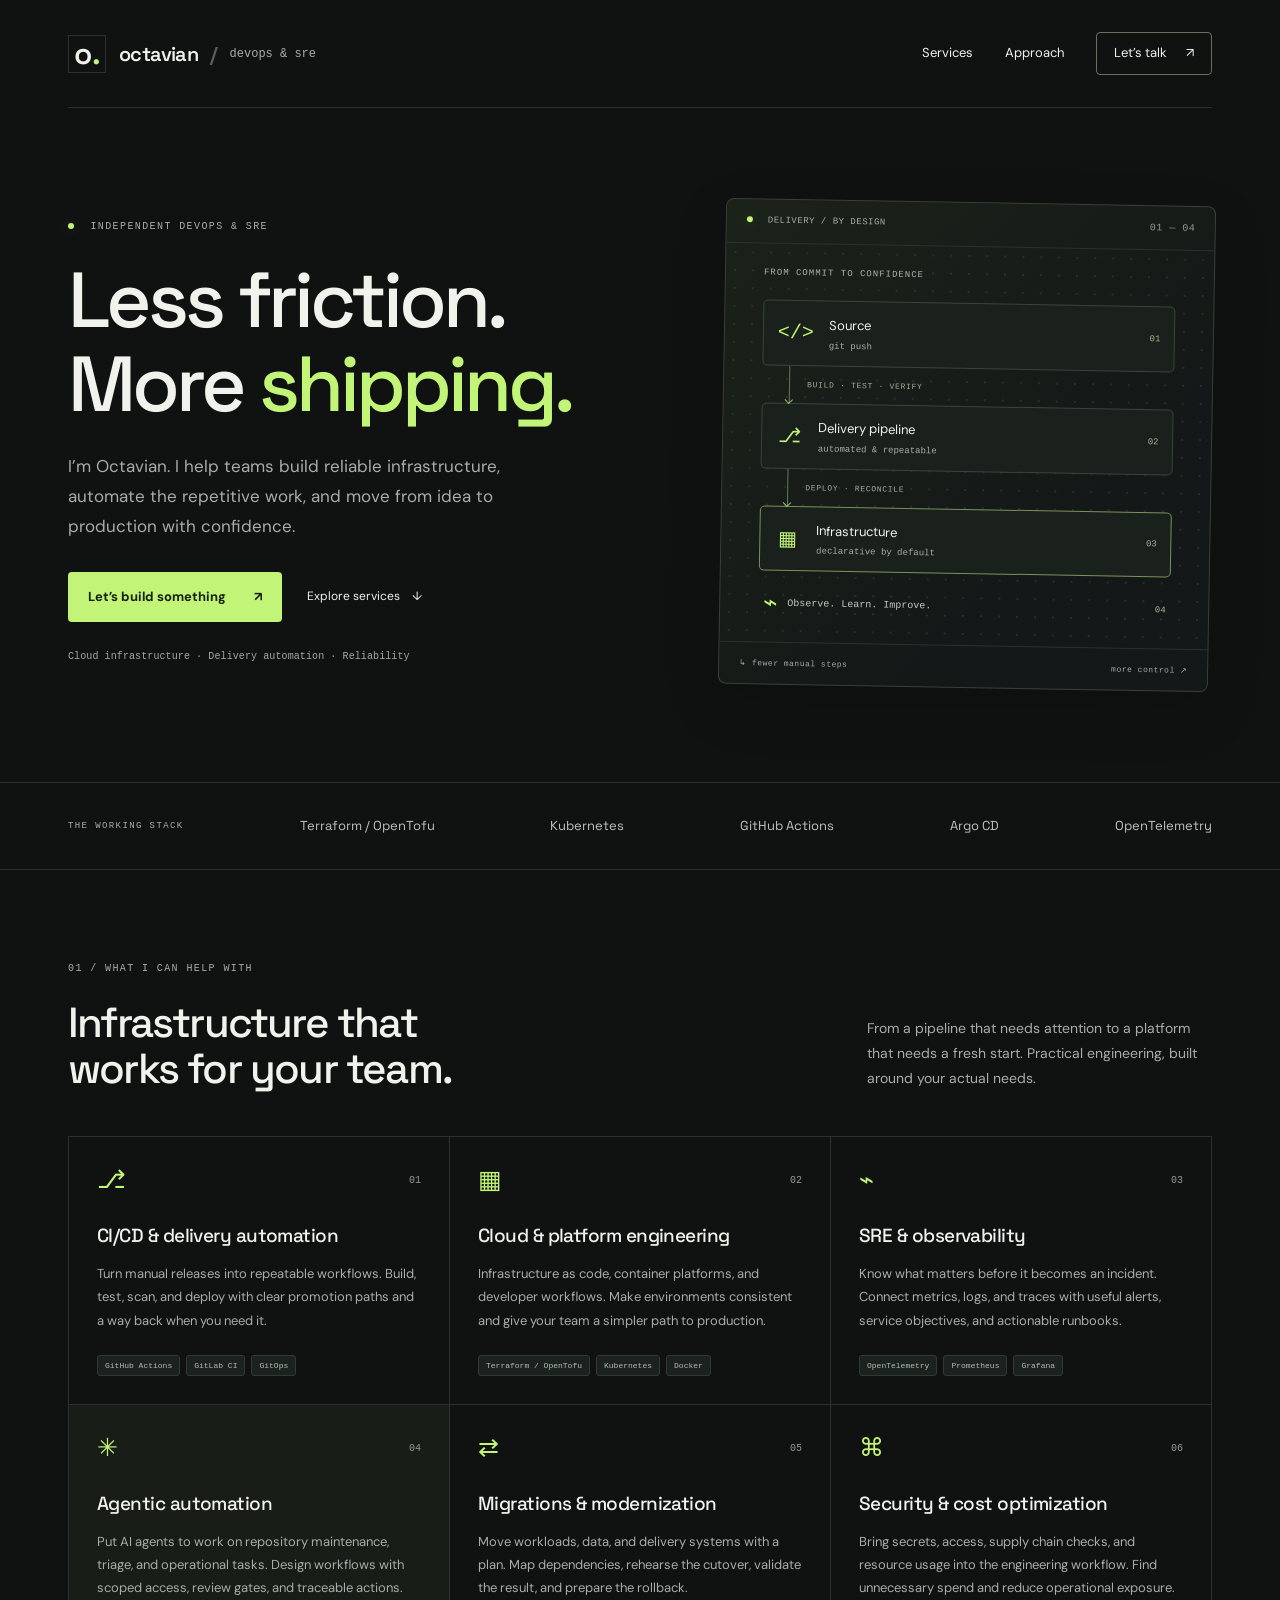
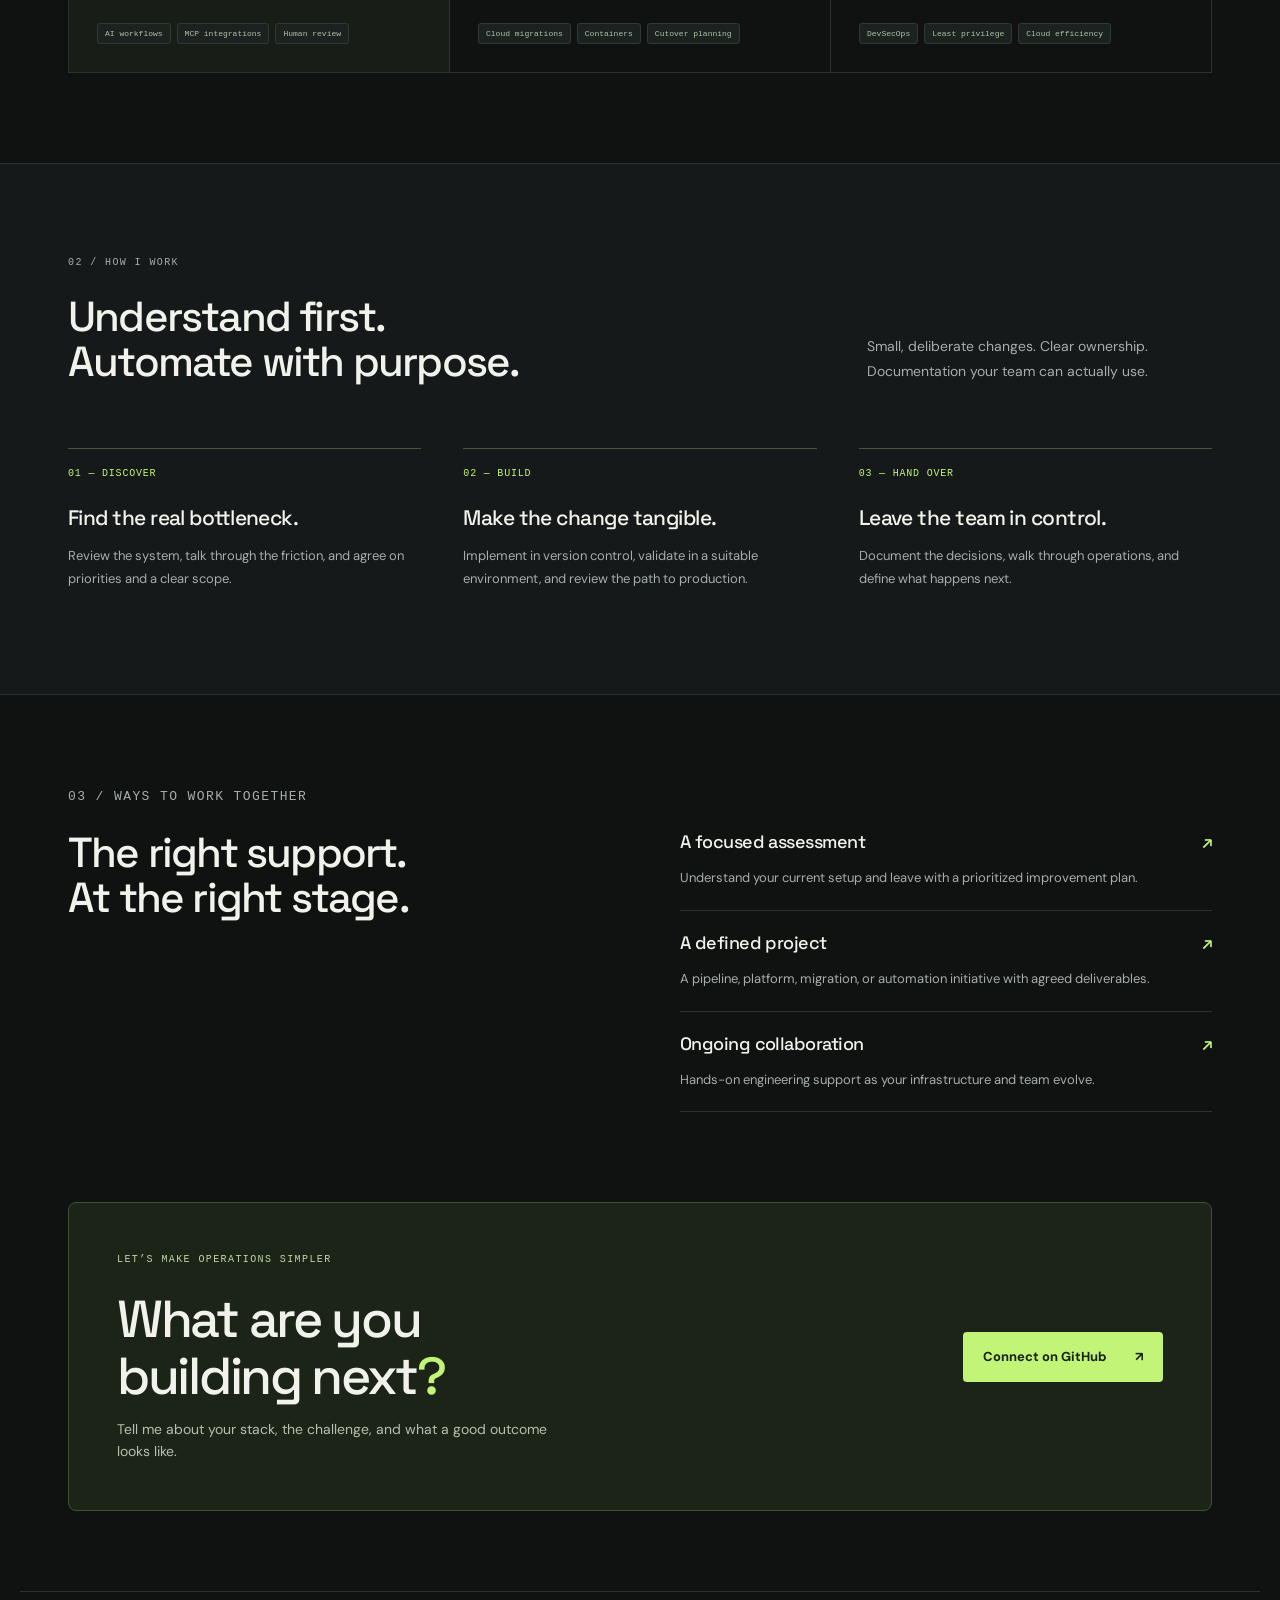
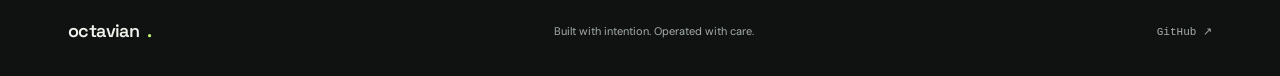
==== index.html @ b340e0c6 "Build personal DevOps and SRE services page" ====
<!doctype html>
<html lang="en">
<head>
<meta charset="utf-8"><meta name="viewport" content="width=device-width, initial-scale=1">
<meta name="description" content="Octavian — independent DevOps and SRE services. Cloud infrastructure, CI/CD, agentic automation, observability, and migrations.">
<meta name="theme-color" content="#101212"><meta property="og:title" content="Octavian | DevOps & SRE"><meta property="og:description" content="Less friction. More shipping. Practical infrastructure and automation for teams building what’s next."><meta property="og:type" content="website">
<title>Octavian — DevOps & SRE</title><link rel="icon" href="favicon.svg" type="image/svg+xml"><link rel="stylesheet" href="style.css">
</head>
<body>
<a class="skip" href="#main">Skip to content</a>
<header class="nav wrap"><a class="brand" href="#" aria-label="Octavian home"><span class="brand-symbol">o<span>.</span></span>octavian<span class="slash">/</span><span class="role">devops & sre</span></a><nav aria-label="Main navigation"><a href="#services">Services</a><a href="#approach">Approach</a><a class="nav-contact" href="#contact">Let’s talk <span aria-hidden="true">↗</span></a></nav></header>
<main id="main">
<section class="hero wrap">
<div class="hero-copy"><p class="eyebrow"><span class="status-dot"></span> INDEPENDENT DEVOPS & SRE</p><h1>Less friction.<br>More <span class="accent">shipping.</span></h1><p class="intro">I’m Octavian. I help teams build reliable infrastructure, automate the repetitive work, and move from idea to production with confidence.</p><div class="hero-actions"><a class="button" href="#contact">Let’s build something <span aria-hidden="true">↗</span></a><a class="text-link" href="#services">Explore services <span aria-hidden="true">↓</span></a></div><p class="hero-note">Cloud infrastructure · Delivery automation · Reliability</p></div>
<div class="system" role="img" aria-label="Illustrative delivery pipeline: code moves through automated build and checks into cloud infrastructure, with an observability feedback loop."><div class="system-top"><span><span class="status-dot"></span> DELIVERY / BY DESIGN</span><span class="tiny">01 — 04</span></div><div class="system-canvas"><div class="diagram-label">FROM COMMIT TO CONFIDENCE</div><div class="node source"><span class="node-icon">&lt;/&gt;</span><span>Source<span class="node-sub">git push</span></span><span class="node-number">01</span></div><div class="connector"><span></span><small>BUILD · TEST · VERIFY</small></div><div class="node pipeline"><span class="node-icon">⎇</span><span>Delivery pipeline<span class="node-sub">automated & repeatable</span></span><span class="node-number">02</span></div><div class="connector"><span></span><small>DEPLOY · RECONCILE</small></div><div class="node production"><span class="node-icon">▦</span><span>Infrastructure<span class="node-sub">declarative by default</span></span><span class="node-number">03</span></div><div class="observe"><span class="pulse-icon">⌁</span><span>Observe. Learn. Improve.</span><span class="node-number">04</span></div></div><div class="system-bottom"><span>↳ fewer manual steps</span><span>more control ↗</span></div></div>
</section>
<div class="stack-bar"><div class="wrap stack"><span class="eyebrow">THE WORKING STACK</span><span>Terraform / OpenTofu</span><span>Kubernetes</span><span>GitHub Actions</span><span>Argo CD</span><span>OpenTelemetry</span></div></div>
<section class="section wrap" id="services"><div class="section-heading"><div><p class="eyebrow">01 / WHAT I CAN HELP WITH</p><h2>Infrastructure that<br>works for your team.</h2></div><p>From a pipeline that needs attention to a platform that needs a fresh start. Practical engineering, built around your actual needs.</p></div>
<div class="services">
<article><div class="service-top"><span class="service-icon">⎇</span><span class="tiny">01</span></div><h3>CI/CD & delivery automation</h3><p>Turn manual releases into repeatable workflows. Build, test, scan, and deploy with clear promotion paths and a way back when you need it.</p><div class="tags"><span>GitHub Actions</span><span>GitLab CI</span><span>GitOps</span></div></article>
<article><div class="service-top"><span class="service-icon">▦</span><span class="tiny">02</span></div><h3>Cloud & platform engineering</h3><p>Infrastructure as code, container platforms, and developer workflows. Make environments consistent and give your team a simpler path to production.</p><div class="tags"><span>Terraform / OpenTofu</span><span>Kubernetes</span><span>Docker</span></div></article>
<article><div class="service-top"><span class="service-icon">⌁</span><span class="tiny">03</span></div><h3>SRE & observability</h3><p>Know what matters before it becomes an incident. Connect metrics, logs, and traces with useful alerts, service objectives, and actionable runbooks.</p><div class="tags"><span>OpenTelemetry</span><span>Prometheus</span><span>Grafana</span></div></article>
<article class="agentic"><div class="service-top"><span class="service-icon">✳</span><span class="tiny">04</span></div><h3>Agentic automation</h3><p>Put AI agents to work on repository maintenance, triage, and operational tasks. Design workflows with scoped access, review gates, and traceable actions.</p><div class="tags"><span>AI workflows</span><span>MCP integrations</span><span>Human review</span></div></article>
<article><div class="service-top"><span class="service-icon">⇄</span><span class="tiny">05</span></div><h3>Migrations & modernization</h3><p>Move workloads, data, and delivery systems with a plan. Map dependencies, rehearse the cutover, validate the result, and prepare the rollback.</p><div class="tags"><span>Cloud migrations</span><span>Containers</span><span>Cutover planning</span></div></article>
<article><div class="service-top"><span class="service-icon">⌘</span><span class="tiny">06</span></div><h3>Security & cost optimization</h3><p>Bring secrets, access, supply chain checks, and resource usage into the engineering workflow. Find unnecessary spend and reduce operational exposure.</p><div class="tags"><span>DevSecOps</span><span>Least privilege</span><span>Cloud efficiency</span></div></article>
</div></section>
<section class="approach section" id="approach"><div class="wrap"><div class="section-heading"><div><p class="eyebrow">02 / HOW I WORK</p><h2>Understand first.<br>Automate with purpose.</h2></div><p>Small, deliberate changes. Clear ownership. Documentation your team can actually use.</p></div><div class="steps"><article><span class="step-number">01 — DISCOVER</span><h3>Find the real bottleneck.</h3><p>Review the system, talk through the friction, and agree on priorities and a clear scope.</p></article><article><span class="step-number">02 — BUILD</span><h3>Make the change tangible.</h3><p>Implement in version control, validate in a suitable environment, and review the path to production.</p></article><article><span class="step-number">03 — HAND OVER</span><h3>Leave the team in control.</h3><p>Document the decisions, walk through operations, and define what happens next.</p></article></div></div></section>
<section class="engagement section wrap"><p class="eyebrow">03 / WAYS TO WORK TOGETHER</p><div class="engagement-row"><h2>The right support.<br>At the right stage.</h2><div class="engagement-options"><div><h3>A focused assessment <span>↗</span></h3><p>Understand your current setup and leave with a prioritized improvement plan.</p></div><div><h3>A defined project <span>↗</span></h3><p>A pipeline, platform, migration, or automation initiative with agreed deliverables.</p></div><div><h3>Ongoing collaboration <span>↗</span></h3><p>Hands-on engineering support as your infrastructure and team evolve.</p></div></div></div></section>
<section class="contact wrap" id="contact"><div><p class="eyebrow">LET’S MAKE OPERATIONS SIMPLER</p><h2>What are you<br>building next<span class="accent">?</span></h2><p>Tell me about your stack, the challenge, and what a good outcome looks like.</p></div><a class="button" href="https://github.com/octavianandrei">Connect on GitHub <span aria-hidden="true">↗</span></a></section>
</main><footer class="wrap"><a class="brand" href="#">octavian<span class="accent">.</span></a><span>Built with intention. Operated with care.</span><a href="https://github.com/octavianandrei">GitHub <span aria-hidden="true">↗</span></a></footer>
</body></html>
---- style.css ----
@import url('https://fonts.googleapis.com/css2?family=DM+Sans:wght@400;500;600;700&family=Space+Grotesk:wght@400;500;600;700&display=swap');
:root{--bg:#101212;--surface:#161919;--line:#2b3030;--text:#f0f2eb;--muted:#a5aeaa;--lime:#c1f477;--mono:ui-monospace,SFMono-Regular,Consolas,monospace}*{box-sizing:border-box}html{scroll-behavior:smooth;scroll-padding-top:30px}body{margin:0;background:var(--bg);color:var(--text);font-family:'DM Sans',sans-serif;font-size:16px;line-height:1.6}a{color:inherit;text-decoration:none}a:focus-visible{outline:2px solid var(--lime);outline-offset:6px}::selection{background:var(--lime);color:var(--bg)}.wrap{max-width:1240px;margin:auto;padding-left:48px;padding-right:48px}.nav{height:108px;display:flex;align-items:center;justify-content:space-between;border-bottom:1px solid var(--line)}.brand{display:flex;align-items:center;gap:8px;font-family:'Space Grotesk',sans-serif;font-weight:600;font-size:20px;letter-spacing:-.6px}.brand-symbol{font-size:30px;line-height:1;display:inline-flex;align-items:center;justify-content:center;border:1px solid var(--line);height:38px;width:38px;margin-right:5px}.brand-symbol span,.accent{color:var(--lime)}.slash{color:#59615e;margin:0 4px}.role{color:var(--muted);font:12px var(--mono);letter-spacing:0}nav{display:flex;align-items:center;gap:32px;font-size:13px}nav a:hover,.text-link:hover,footer a:hover{color:var(--lime)}.nav-contact{border:1px solid #66725d;padding:10px 17px;border-radius:4px}.nav-contact span{margin-left:16px}.hero{display:grid;grid-template-columns:1.2fr 1fr;gap:65px;align-items:center;padding-top:94px;padding-bottom:94px}.eyebrow{font:10px var(--mono);letter-spacing:1.4px;line-height:1.8;color:var(--muted);margin:0 0 22px}.status-dot{display:inline-block;width:6px;height:6px;background:var(--lime);border-radius:50%;margin-right:9px;box-shadow:0 0 12px #c1f47733}h1,h2,h3{font-family:'Space Grotesk',sans-serif;line-height:1.08;letter-spacing:-1.6px;margin:0;font-weight:500}h1{font-size:clamp(48px,6.2vw,78px);letter-spacing:-4px}h2{font-size:42px;letter-spacing:-1.8px}h3{font-size:20px;letter-spacing:-.55px;line-height:1.3}.intro{font-size:17px;max-width:455px;color:var(--muted);line-height:1.75;margin:26px 0 30px}.hero-actions{display:flex;align-items:center;gap:25px}.button{background:var(--lime);color:#18210e;padding:15px 20px;border-radius:4px;font-size:13px;font-weight:700;display:inline-flex;align-items:center;justify-content:space-between;gap:28px;transition:background .15s,transform .15s}.button:hover{background:#d3ffa0;transform:translateY(-2px)}.text-link{font-size:12px;display:inline-flex;gap:12px}.hero-note{font:10px var(--mono);color:#a0aaa4;margin-top:29px;letter-spacing:.1px}.system{border:1px solid #394236;border-radius:8px;background:linear-gradient(135deg,#1b2219,#141818 70%);box-shadow:0 20px 60px #0002;transform:rotate(1deg)}.system-top,.system-bottom{display:flex;justify-content:space-between;padding:16px 20px;font:9px var(--mono);letter-spacing:.5px;color:var(--muted)}.system-top{border-bottom:1px solid var(--line)}.tiny{font:10px var(--mono);color:#929c96}.system-canvas{padding:24px 38px;background-image:radial-gradient(#46504460 1px,transparent 1px);background-size:18px 18px}.diagram-label{font:9px var(--mono);color:#a9b5a6;letter-spacing:1px;margin-bottom:22px}.node{border:1px solid #39453a;background:#1b211df2;display:flex;align-items:center;gap:15px;padding:14px;border-radius:5px;font-size:13px}.node-sub{display:block;font:9px var(--mono);color:var(--muted);margin-top:5px}.node-icon{font:20px var(--mono);color:var(--lime);min-width:27px;text-align:center}.node-number{margin-left:auto;font:9px var(--mono);color:#a0b492}.connector{height:37px;margin-left:27px;display:flex;align-items:center;gap:17px}.connector>span{width:1px;height:100%;background:#647957;position:relative}.connector>span:after{content:'';position:absolute;bottom:0;left:-3px;width:5px;height:5px;border-bottom:1px solid #a2c484;border-right:1px solid #a2c484;transform:rotate(45deg)}.connector small{font:8px var(--mono);letter-spacing:.7px;color:#a0ae98}.production{border-color:#779459}.observe{display:flex;align-items:center;gap:10px;padding:18px 5px 0;font:10px var(--mono);color:#c0c9bf}.pulse-icon{font-size:24px;color:var(--lime)}.system-bottom{border-top:1px solid var(--line);font-size:8px}.stack-bar{border-top:1px solid var(--line);border-bottom:1px solid var(--line)}.stack{display:flex;justify-content:space-between;align-items:center;gap:18px;min-height:86px;flex-wrap:wrap;font-family:'Space Grotesk',sans-serif;font-size:13px;color:#bcc3be}.stack .eyebrow{margin:0;font-size:9px}.section{padding-top:90px;padding-bottom:90px}.section-heading{display:flex;align-items:flex-end;justify-content:space-between;gap:50px;margin-bottom:45px}.section-heading>p{max-width:345px;color:var(--muted);font-size:14px;margin:0;line-height:1.8}.services{display:grid;grid-template-columns:repeat(3,1fr);border-left:1px solid var(--line);border-top:1px solid var(--line)}.services article{padding:28px;border-right:1px solid var(--line);border-bottom:1px solid var(--line);transition:background .2s}.services article:hover{background:#19201a}.service-top{display:flex;justify-content:space-between;align-items:center;margin-bottom:28px}.service-icon{font:25px var(--mono);color:var(--lime)}.services h3{font-size:19px}.services p,.steps p,.engagement p{color:var(--muted);font-size:13px;line-height:1.8}.tags{display:flex;gap:6px;flex-wrap:wrap;margin-top:23px}.tags span{font:8px var(--mono);padding:5px 7px;background:#1c2220;border:1px solid #303a33;border-radius:3px;color:#b2c0ad}.agentic{background:#181e17}.approach{background:var(--surface);border-block:1px solid var(--line)}.steps{display:grid;grid-template-columns:repeat(3,1fr);gap:42px;padding-top:18px}.step-number{font:10px var(--mono);color:var(--lime);letter-spacing:.8px;display:block;border-top:1px solid #47563e;padding-top:19px;margin-bottom:25px}.steps h3{font-size:21px}.engagement-row{display:grid;grid-template-columns:1fr 1fr;gap:80px}.engagement-options>div{border-bottom:1px solid var(--line);padding:20px 0}.engagement-options>div:first-child{padding-top:0}.engagement-options h3{font-size:18px;display:flex;justify-content:space-between;gap:15px}.engagement-options h3 span{color:var(--lime)}.engagement-options p{margin-bottom:0}.contact{background:#1c2418;border:1px solid #3e5130;border-radius:8px;padding-top:48px;padding-bottom:48px;margin-bottom:80px;display:flex;align-items:center;justify-content:space-between;gap:40px}.contact h2{font-size:52px;letter-spacing:-2.3px}.contact p:not(.eyebrow){color:#b5bfb0;max-width:430px;font-size:14px;margin-bottom:0}.contact .eyebrow{color:#c0d7a8}footer{display:flex;justify-content:space-between;align-items:center;gap:24px;padding-top:25px;padding-bottom:35px;border-top:1px solid var(--line);font-size:11px;color:var(--muted)}footer .brand{color:var(--text);font-size:18px}footer a:last-child{font:11px var(--mono)}.skip{position:absolute;top:-80px;left:20px;background:var(--lime);color:#101212;padding:12px;z-index:10}.skip:focus{top:12px}@media(min-width:1241px){.contact{max-width:1144px}.nav,footer{padding-left:0;padding-right:0;max-width:1144px}}@media(max-width:1000px){.wrap{padding-left:30px;padding-right:30px}.hero{gap:35px}.hero-actions{gap:16px;flex-wrap:wrap}.system-canvas{padding:24px}.services article{padding:24px 20px}.role,.slash{display:none}.stack{justify-content:center;padding-block:22px}.stack .eyebrow{width:100%;text-align:center}.contact{margin-left:30px;margin-right:30px}h1{font-size:62px}.hero-note{line-height:1.8}}@media(max-width:720px){.wrap{padding-left:22px;padding-right:22px}.nav{height:85px}nav{gap:16px}nav>a:nth-child(2){display:none}.nav-contact{padding:8px 12px}.nav-contact span{margin-left:8px}.hero{grid-template-columns:1fr;padding-top:56px;padding-bottom:48px;gap:42px}.hero h1{font-size:64px;letter-spacing:-3.5px}.intro{font-size:16px}.system{transform:none;max-width:470px;width:100%}.system-canvas{padding:24px 30px}.stack{font-size:12px;gap:12px 20px}.section{padding-top:60px;padding-bottom:60px}.section-heading{display:block;margin-bottom:32px}h2{font-size:36px}.section-heading>p{margin-top:24px;max-width:430px}.services{grid-template-columns:1fr 1fr}.services article{padding:22px 16px}.services h3{font-size:17px}.tags span{font-size:8px}.steps{grid-template-columns:1fr;gap:24px}.steps p{max-width:450px}.step-number{margin-bottom:16px}.engagement-row{grid-template-columns:1fr;gap:35px}.contact{margin:0 22px 50px;padding:30px 24px;display:block}.contact h2{font-size:43px}.contact .button{margin-top:28px}footer{flex-wrap:wrap;gap:15px}footer>span{order:3;width:100%}footer>a:last-child{margin-left:auto}}@media(max-width:420px){.services{grid-template-columns:1fr}.hero h1{font-size:55px}.brand{font-size:18px}.brand-symbol{width:30px;height:32px;font-size:26px}nav{gap:12px;font-size:12px}.system-canvas{padding:22px}.hero-actions{gap:20px}.intro{font-size:15px}}@media(prefers-reduced-motion:reduce){html{scroll-behavior:auto}*{transition:none!important}.button:hover{transform:none}}
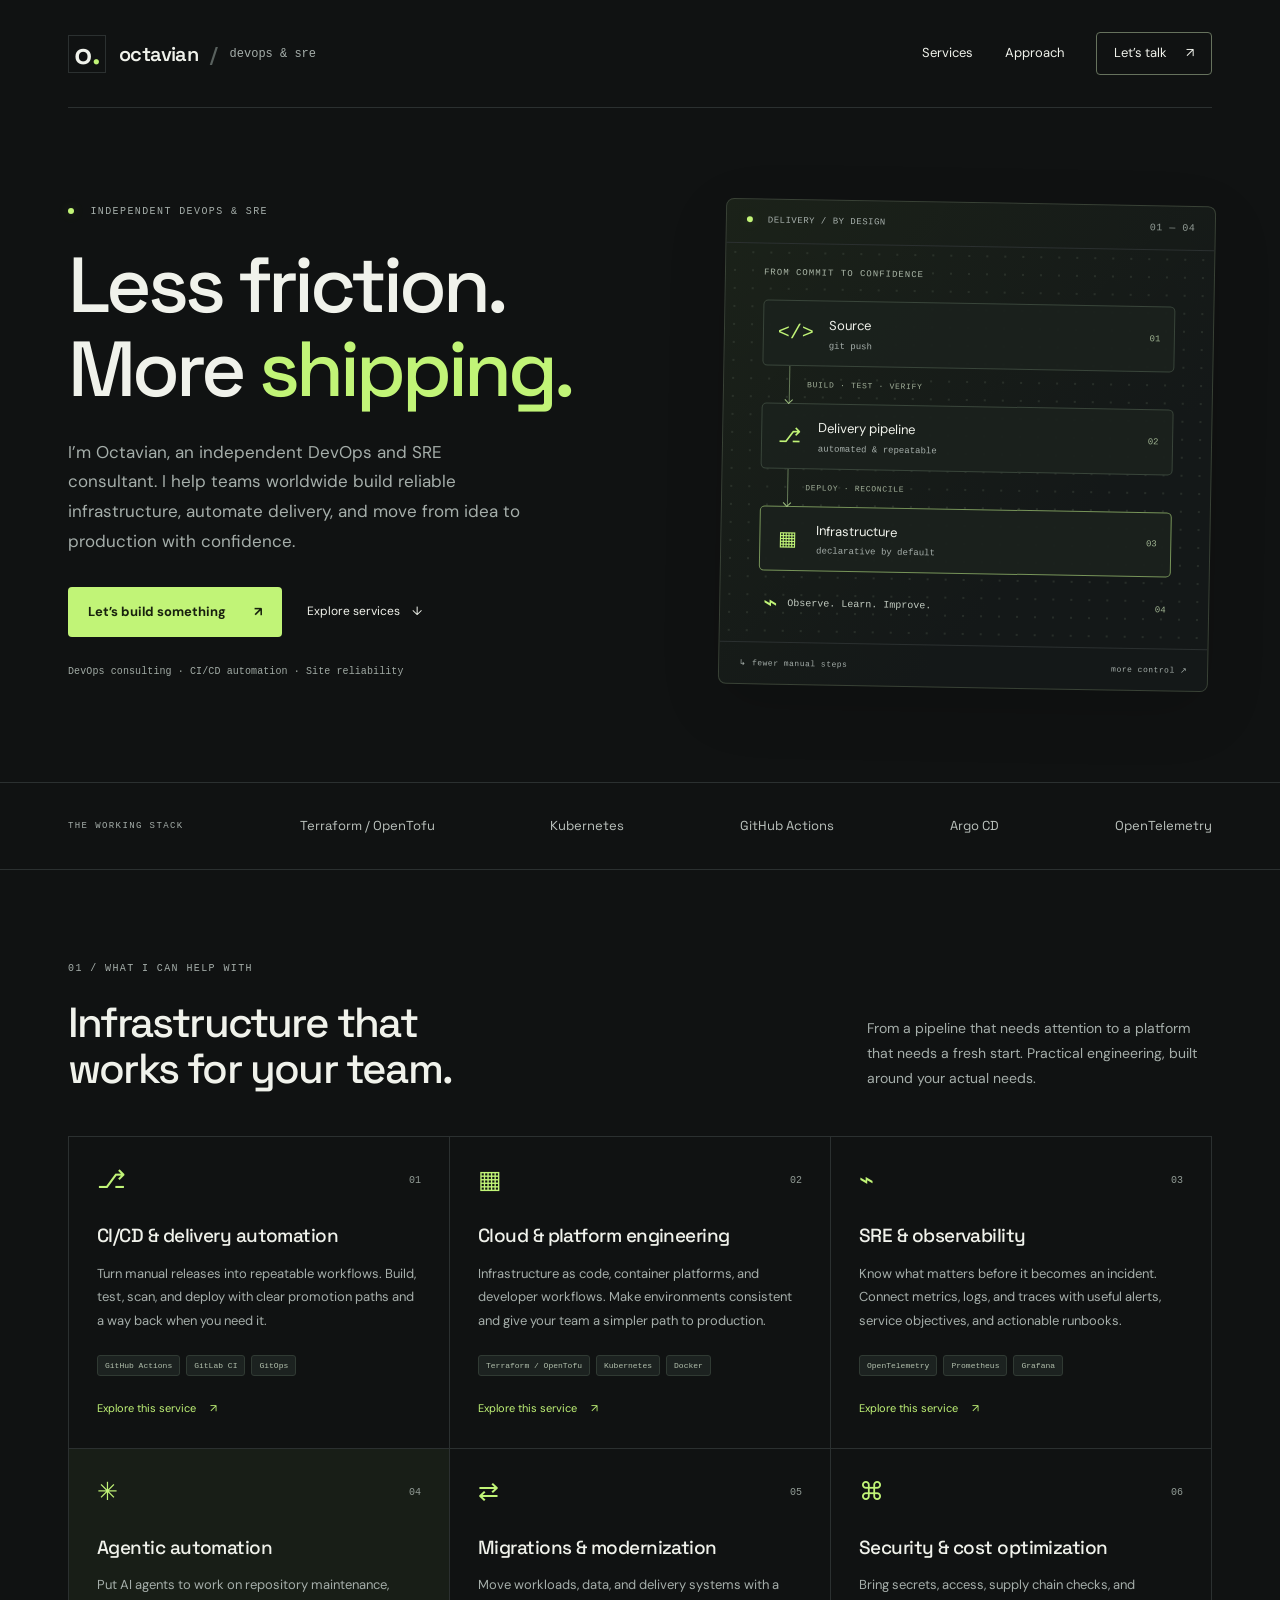
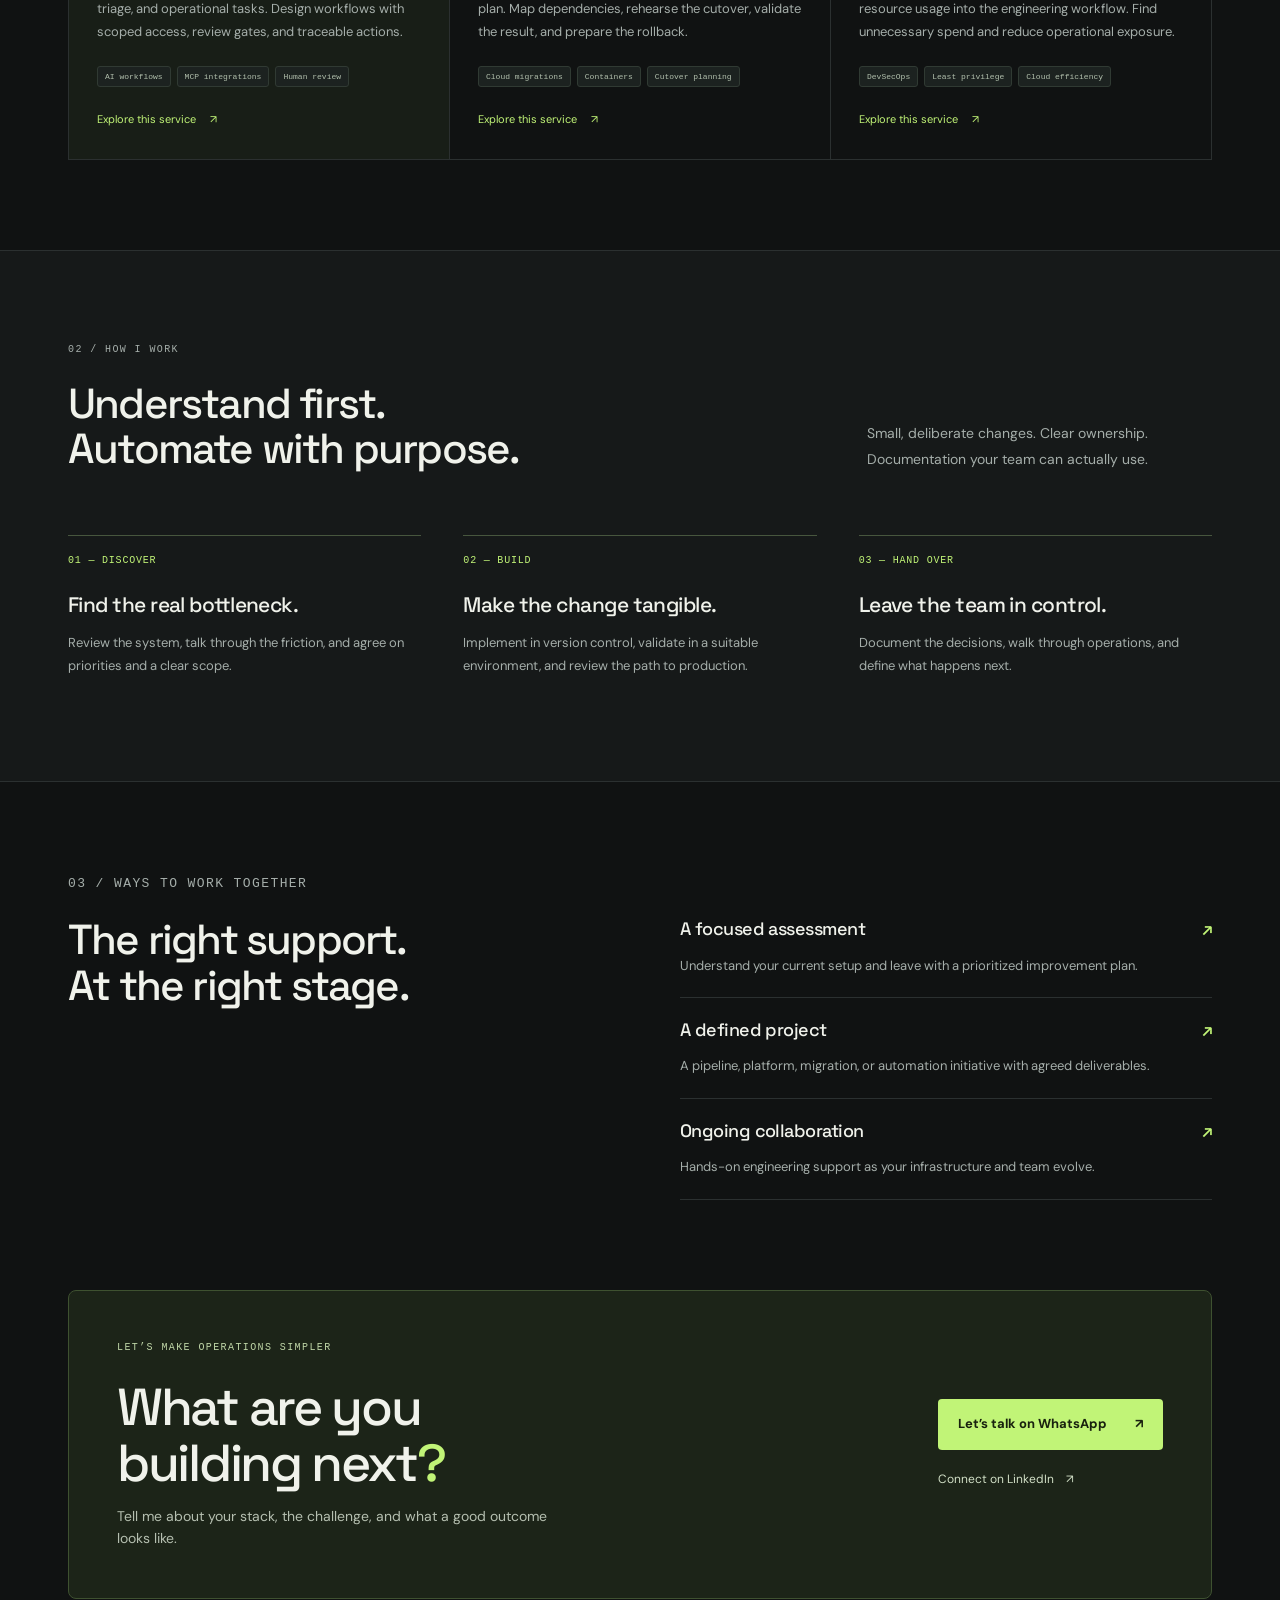
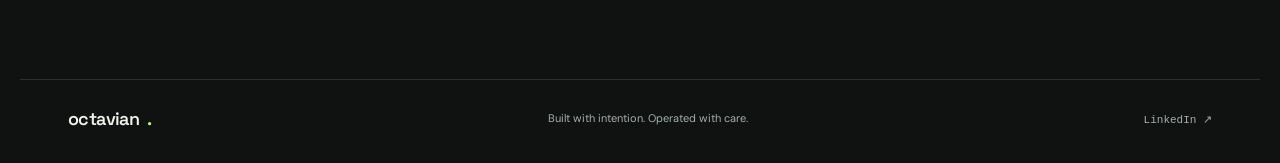
==== commit 44e106dd: "Add service pages, search metadata, sitemap, and contact channels" ====
--- a/index.html
+++ b/index.html
@@ -1,31 +1,191 @@
 <!doctype html>
 <html lang="en">
 <head>
-<meta charset="utf-8"><meta name="viewport" content="width=device-width, initial-scale=1">
-<meta name="description" content="Octavian — independent DevOps and SRE services. Cloud infrastructure, CI/CD, agentic automation, observability, and migrations.">
-<meta name="theme-color" content="#101212"><meta property="og:title" content="Octavian | DevOps & SRE"><meta property="og:description" content="Less friction. More shipping. Practical infrastructure and automation for teams building what’s next."><meta property="og:type" content="website">
-<title>Octavian — DevOps & SRE</title><link rel="icon" href="favicon.svg" type="image/svg+xml"><link rel="stylesheet" href="style.css">
+<meta charset="utf-8">
+<meta name="viewport" content="width=device-width, initial-scale=1">
+<title>DevOps &amp; SRE Consulting Services | Octavian</title>
+<meta name="description" content="Independent DevOps and SRE consulting: CI/CD automation, cloud platforms, agentic AI workflows, observability, and migrations. Work with Octavian.">
+<meta name="author" content="Octavian">
+<meta name="robots" content="index, follow, max-image-preview:large">
+<link rel="canonical" href="https://octavianandrei.github.io/">
+<meta name="theme-color" content="#101212">
+<meta property="og:title" content="DevOps &amp; SRE Consulting Services | Octavian">
+<meta property="og:description" content="Independent DevOps and SRE consulting: CI/CD automation, cloud platforms, agentic AI workflows, observability, and migrations. Work with Octavian.">
+<meta property="og:type" content="website">
+<meta property="og:url" content="https://octavianandrei.github.io/">
+<meta property="og:site_name" content="Octavian — DevOps &amp; SRE">
+<meta property="og:locale" content="en_US">
+<meta name="twitter:card" content="summary">
+<meta name="twitter:title" content="DevOps &amp; SRE Consulting Services | Octavian">
+<meta name="twitter:description" content="Independent DevOps and SRE consulting: CI/CD automation, cloud platforms, agentic AI workflows, observability, and migrations. Work with Octavian.">
+<link rel="icon" href="/favicon.svg" type="image/svg+xml">
+<link rel="stylesheet" href="/style.css">
+<link rel="preconnect" href="https://fonts.googleapis.com">
+<link rel="preconnect" href="https://fonts.gstatic.com" crossorigin>
+<script type="application/ld+json">
+{
+  "@context": "https://schema.org",
+  "@graph": [
+    {
+      "@type": "Person",
+      "@id": "https://octavianandrei.github.io/#octavian",
+      "name": "Octavian",
+      "url": "https://octavianandrei.github.io/",
+      "jobTitle": "Independent DevOps and SRE consultant",
+      "sameAs": [
+        "https://github.com/octavianandrei",
+        "https://www.linkedin.com/in/oga28/"
+      ],
+      "knowsAbout": [
+        "DevOps",
+        "Site reliability engineering",
+        "CI/CD automation",
+        "Platform engineering",
+        "Agentic automation",
+        "Cloud migrations"
+      ]
+    },
+    {
+      "@type": "WebSite",
+      "@id": "https://octavianandrei.github.io/#website",
+      "url": "https://octavianandrei.github.io/",
+      "name": "Octavian \u2014 DevOps & SRE Consulting",
+      "inLanguage": "en",
+      "publisher": {
+        "@id": "https://octavianandrei.github.io/#octavian"
+      }
+    },
+    {
+      "@type": "WebPage",
+      "@id": "https://octavianandrei.github.io/#webpage",
+      "url": "https://octavianandrei.github.io/",
+      "name": "DevOps & SRE Consulting Services | Octavian",
+      "inLanguage": "en",
+      "isPartOf": {
+        "@id": "https://octavianandrei.github.io/#website"
+      },
+      "about": {
+        "@id": "https://octavianandrei.github.io/#octavian"
+      },
+      "mainEntity": {
+        "@id": "https://octavianandrei.github.io/#services"
+      }
+    },
+    {
+      "@type": "OfferCatalog",
+      "@id": "https://octavianandrei.github.io/#services",
+      "name": "DevOps and SRE consulting services",
+      "itemListElement": [
+        {
+          "@type": "Offer",
+          "itemOffered": {
+            "@type": "Service",
+            "@id": "https://octavianandrei.github.io/services/cicd-automation/#service",
+            "name": "CI/CD & delivery automation",
+            "serviceType": "CI/CD Automation & GitOps Consulting",
+            "description": "CI/CD consulting for repeatable releases: GitHub Actions, GitLab CI, GitOps, deployment checks, environment promotion, and rollback planning.",
+            "url": "https://octavianandrei.github.io/services/cicd-automation/",
+            "provider": {
+              "@id": "https://octavianandrei.github.io/#octavian"
+            }
+          }
+        },
+        {
+          "@type": "Offer",
+          "itemOffered": {
+            "@type": "Service",
+            "@id": "https://octavianandrei.github.io/services/cloud-platform-engineering/#service",
+            "name": "Cloud & platform engineering",
+            "serviceType": "Cloud Infrastructure & Platform Engineering",
+            "description": "Cloud and platform engineering services for infrastructure as code, Kubernetes, Docker, Terraform, OpenTofu, and consistent developer environments.",
+            "url": "https://octavianandrei.github.io/services/cloud-platform-engineering/",
+            "provider": {
+              "@id": "https://octavianandrei.github.io/#octavian"
+            }
+          }
+        },
+        {
+          "@type": "Offer",
+          "itemOffered": {
+            "@type": "Service",
+            "@id": "https://octavianandrei.github.io/services/sre-observability/#service",
+            "name": "SRE & observability",
+            "serviceType": "SRE & Observability Consulting",
+            "description": "SRE and observability consulting: service objectives, OpenTelemetry, Prometheus, Grafana, actionable alerts, incident runbooks, and reliability reviews.",
+            "url": "https://octavianandrei.github.io/services/sre-observability/",
+            "provider": {
+              "@id": "https://octavianandrei.github.io/#octavian"
+            }
+          }
+        },
+        {
+          "@type": "Offer",
+          "itemOffered": {
+            "@type": "Service",
+            "@id": "https://octavianandrei.github.io/services/agentic-automation/#service",
+            "name": "Agentic automation",
+            "serviceType": "Agentic AI & Workflow Automation Services",
+            "description": "Agentic AI automation for engineering teams: repository maintenance, operational triage, MCP integrations, scoped access, review gates, and evaluation.",
+            "url": "https://octavianandrei.github.io/services/agentic-automation/",
+            "provider": {
+              "@id": "https://octavianandrei.github.io/#octavian"
+            }
+          }
+        },
+        {
+          "@type": "Offer",
+          "itemOffered": {
+            "@type": "Service",
+            "@id": "https://octavianandrei.github.io/services/cloud-migrations/#service",
+            "name": "Migrations & modernization",
+            "serviceType": "Cloud Migration & Modernization Services",
+            "description": "Cloud migration and modernization services: dependency assessment, containerization, rehearsed cutovers, data validation, rollback, and operational handover.",
+            "url": "https://octavianandrei.github.io/services/cloud-migrations/",
+            "provider": {
+              "@id": "https://octavianandrei.github.io/#octavian"
+            }
+          }
+        },
+        {
+          "@type": "Offer",
+          "itemOffered": {
+            "@type": "Service",
+            "@id": "https://octavianandrei.github.io/services/devsecops-cloud-cost/#service",
+            "name": "Security & cost optimization",
+            "serviceType": "DevSecOps & Cloud Cost Optimization",
+            "description": "DevSecOps and cloud cost optimization services: least privilege, secrets management, supply chain checks, resource usage reviews, and engineering guardrails.",
+            "url": "https://octavianandrei.github.io/services/devsecops-cloud-cost/",
+            "provider": {
+              "@id": "https://octavianandrei.github.io/#octavian"
+            }
+          }
+        }
+      ]
+    }
+  ]
+}
+</script>
 </head>
 <body>
 <a class="skip" href="#main">Skip to content</a>
 <header class="nav wrap"><a class="brand" href="#" aria-label="Octavian home"><span class="brand-symbol">o<span>.</span></span>octavian<span class="slash">/</span><span class="role">devops & sre</span></a><nav aria-label="Main navigation"><a href="#services">Services</a><a href="#approach">Approach</a><a class="nav-contact" href="#contact">Let’s talk <span aria-hidden="true">↗</span></a></nav></header>
 <main id="main">
 <section class="hero wrap">
-<div class="hero-copy"><p class="eyebrow"><span class="status-dot"></span> INDEPENDENT DEVOPS & SRE</p><h1>Less friction.<br>More <span class="accent">shipping.</span></h1><p class="intro">I’m Octavian. I help teams build reliable infrastructure, automate the repetitive work, and move from idea to production with confidence.</p><div class="hero-actions"><a class="button" href="#contact">Let’s build something <span aria-hidden="true">↗</span></a><a class="text-link" href="#services">Explore services <span aria-hidden="true">↓</span></a></div><p class="hero-note">Cloud infrastructure · Delivery automation · Reliability</p></div>
+<div class="hero-copy"><p class="eyebrow"><span class="status-dot"></span> INDEPENDENT DEVOPS & SRE</p><h1>Less friction.<br>More <span class="accent">shipping.</span></h1><p class="intro">I’m Octavian, an independent DevOps and SRE consultant. I help teams worldwide build reliable infrastructure, automate delivery, and move from idea to production with confidence.</p><div class="hero-actions"><a class="button" href="#contact">Let’s build something <span aria-hidden="true">↗</span></a><a class="text-link" href="#services">Explore services <span aria-hidden="true">↓</span></a></div><p class="hero-note">DevOps consulting · CI/CD automation · Site reliability</p></div>
 <div class="system" role="img" aria-label="Illustrative delivery pipeline: code moves through automated build and checks into cloud infrastructure, with an observability feedback loop."><div class="system-top"><span><span class="status-dot"></span> DELIVERY / BY DESIGN</span><span class="tiny">01 — 04</span></div><div class="system-canvas"><div class="diagram-label">FROM COMMIT TO CONFIDENCE</div><div class="node source"><span class="node-icon">&lt;/&gt;</span><span>Source<span class="node-sub">git push</span></span><span class="node-number">01</span></div><div class="connector"><span></span><small>BUILD · TEST · VERIFY</small></div><div class="node pipeline"><span class="node-icon">⎇</span><span>Delivery pipeline<span class="node-sub">automated & repeatable</span></span><span class="node-number">02</span></div><div class="connector"><span></span><small>DEPLOY · RECONCILE</small></div><div class="node production"><span class="node-icon">▦</span><span>Infrastructure<span class="node-sub">declarative by default</span></span><span class="node-number">03</span></div><div class="observe"><span class="pulse-icon">⌁</span><span>Observe. Learn. Improve.</span><span class="node-number">04</span></div></div><div class="system-bottom"><span>↳ fewer manual steps</span><span>more control ↗</span></div></div>
 </section>
 <div class="stack-bar"><div class="wrap stack"><span class="eyebrow">THE WORKING STACK</span><span>Terraform / OpenTofu</span><span>Kubernetes</span><span>GitHub Actions</span><span>Argo CD</span><span>OpenTelemetry</span></div></div>
 <section class="section wrap" id="services"><div class="section-heading"><div><p class="eyebrow">01 / WHAT I CAN HELP WITH</p><h2>Infrastructure that<br>works for your team.</h2></div><p>From a pipeline that needs attention to a platform that needs a fresh start. Practical engineering, built around your actual needs.</p></div>
 <div class="services">
-<article><div class="service-top"><span class="service-icon">⎇</span><span class="tiny">01</span></div><h3>CI/CD & delivery automation</h3><p>Turn manual releases into repeatable workflows. Build, test, scan, and deploy with clear promotion paths and a way back when you need it.</p><div class="tags"><span>GitHub Actions</span><span>GitLab CI</span><span>GitOps</span></div></article>
-<article><div class="service-top"><span class="service-icon">▦</span><span class="tiny">02</span></div><h3>Cloud & platform engineering</h3><p>Infrastructure as code, container platforms, and developer workflows. Make environments consistent and give your team a simpler path to production.</p><div class="tags"><span>Terraform / OpenTofu</span><span>Kubernetes</span><span>Docker</span></div></article>
-<article><div class="service-top"><span class="service-icon">⌁</span><span class="tiny">03</span></div><h3>SRE & observability</h3><p>Know what matters before it becomes an incident. Connect metrics, logs, and traces with useful alerts, service objectives, and actionable runbooks.</p><div class="tags"><span>OpenTelemetry</span><span>Prometheus</span><span>Grafana</span></div></article>
-<article class="agentic"><div class="service-top"><span class="service-icon">✳</span><span class="tiny">04</span></div><h3>Agentic automation</h3><p>Put AI agents to work on repository maintenance, triage, and operational tasks. Design workflows with scoped access, review gates, and traceable actions.</p><div class="tags"><span>AI workflows</span><span>MCP integrations</span><span>Human review</span></div></article>
-<article><div class="service-top"><span class="service-icon">⇄</span><span class="tiny">05</span></div><h3>Migrations & modernization</h3><p>Move workloads, data, and delivery systems with a plan. Map dependencies, rehearse the cutover, validate the result, and prepare the rollback.</p><div class="tags"><span>Cloud migrations</span><span>Containers</span><span>Cutover planning</span></div></article>
-<article><div class="service-top"><span class="service-icon">⌘</span><span class="tiny">06</span></div><h3>Security & cost optimization</h3><p>Bring secrets, access, supply chain checks, and resource usage into the engineering workflow. Find unnecessary spend and reduce operational exposure.</p><div class="tags"><span>DevSecOps</span><span>Least privilege</span><span>Cloud efficiency</span></div></article>
+<article><div class="service-top"><span class="service-icon">⎇</span><span class="tiny">01</span></div><h3><a href="/services/cicd-automation/">CI/CD &amp; delivery automation</a></h3><p>Turn manual releases into repeatable workflows. Build, test, scan, and deploy with clear promotion paths and a way back when you need it.</p><div class="tags"><span>GitHub Actions</span><span>GitLab CI</span><span>GitOps</span></div><a class="service-link" href="/services/cicd-automation/">Explore this service <span aria-hidden="true">↗</span></a></article>
+<article><div class="service-top"><span class="service-icon">▦</span><span class="tiny">02</span></div><h3><a href="/services/cloud-platform-engineering/">Cloud &amp; platform engineering</a></h3><p>Infrastructure as code, container platforms, and developer workflows. Make environments consistent and give your team a simpler path to production.</p><div class="tags"><span>Terraform / OpenTofu</span><span>Kubernetes</span><span>Docker</span></div><a class="service-link" href="/services/cloud-platform-engineering/">Explore this service <span aria-hidden="true">↗</span></a></article>
+<article><div class="service-top"><span class="service-icon">⌁</span><span class="tiny">03</span></div><h3><a href="/services/sre-observability/">SRE &amp; observability</a></h3><p>Know what matters before it becomes an incident. Connect metrics, logs, and traces with useful alerts, service objectives, and actionable runbooks.</p><div class="tags"><span>OpenTelemetry</span><span>Prometheus</span><span>Grafana</span></div><a class="service-link" href="/services/sre-observability/">Explore this service <span aria-hidden="true">↗</span></a></article>
+<article class="agentic"><div class="service-top"><span class="service-icon">✳</span><span class="tiny">04</span></div><h3><a href="/services/agentic-automation/">Agentic automation</a></h3><p>Put AI agents to work on repository maintenance, triage, and operational tasks. Design workflows with scoped access, review gates, and traceable actions.</p><div class="tags"><span>AI workflows</span><span>MCP integrations</span><span>Human review</span></div><a class="service-link" href="/services/agentic-automation/">Explore this service <span aria-hidden="true">↗</span></a></article>
+<article><div class="service-top"><span class="service-icon">⇄</span><span class="tiny">05</span></div><h3><a href="/services/cloud-migrations/">Migrations &amp; modernization</a></h3><p>Move workloads, data, and delivery systems with a plan. Map dependencies, rehearse the cutover, validate the result, and prepare the rollback.</p><div class="tags"><span>Cloud migrations</span><span>Containers</span><span>Cutover planning</span></div><a class="service-link" href="/services/cloud-migrations/">Explore this service <span aria-hidden="true">↗</span></a></article>
+<article><div class="service-top"><span class="service-icon">⌘</span><span class="tiny">06</span></div><h3><a href="/services/devsecops-cloud-cost/">Security &amp; cost optimization</a></h3><p>Bring secrets, access, supply chain checks, and resource usage into the engineering workflow. Find unnecessary spend and reduce operational exposure.</p><div class="tags"><span>DevSecOps</span><span>Least privilege</span><span>Cloud efficiency</span></div><a class="service-link" href="/services/devsecops-cloud-cost/">Explore this service <span aria-hidden="true">↗</span></a></article>
 </div></section>
 <section class="approach section" id="approach"><div class="wrap"><div class="section-heading"><div><p class="eyebrow">02 / HOW I WORK</p><h2>Understand first.<br>Automate with purpose.</h2></div><p>Small, deliberate changes. Clear ownership. Documentation your team can actually use.</p></div><div class="steps"><article><span class="step-number">01 — DISCOVER</span><h3>Find the real bottleneck.</h3><p>Review the system, talk through the friction, and agree on priorities and a clear scope.</p></article><article><span class="step-number">02 — BUILD</span><h3>Make the change tangible.</h3><p>Implement in version control, validate in a suitable environment, and review the path to production.</p></article><article><span class="step-number">03 — HAND OVER</span><h3>Leave the team in control.</h3><p>Document the decisions, walk through operations, and define what happens next.</p></article></div></div></section>
 <section class="engagement section wrap"><p class="eyebrow">03 / WAYS TO WORK TOGETHER</p><div class="engagement-row"><h2>The right support.<br>At the right stage.</h2><div class="engagement-options"><div><h3>A focused assessment <span>↗</span></h3><p>Understand your current setup and leave with a prioritized improvement plan.</p></div><div><h3>A defined project <span>↗</span></h3><p>A pipeline, platform, migration, or automation initiative with agreed deliverables.</p></div><div><h3>Ongoing collaboration <span>↗</span></h3><p>Hands-on engineering support as your infrastructure and team evolve.</p></div></div></div></section>
-<section class="contact wrap" id="contact"><div><p class="eyebrow">LET’S MAKE OPERATIONS SIMPLER</p><h2>What are you<br>building next<span class="accent">?</span></h2><p>Tell me about your stack, the challenge, and what a good outcome looks like.</p></div><a class="button" href="https://github.com/octavianandrei">Connect on GitHub <span aria-hidden="true">↗</span></a></section>
-</main><footer class="wrap"><a class="brand" href="#">octavian<span class="accent">.</span></a><span>Built with intention. Operated with care.</span><a href="https://github.com/octavianandrei">GitHub <span aria-hidden="true">↗</span></a></footer>
+<section class="contact wrap" id="contact"><div><p class="eyebrow">LET’S MAKE OPERATIONS SIMPLER</p><h2>What are you<br>building next<span class="accent">?</span></h2><p>Tell me about your stack, the challenge, and what a good outcome looks like.</p></div><div class="contact-actions"><a class="button" href="https://wa.me/40775696632">Let’s talk on WhatsApp <span aria-hidden="true">↗</span></a><a class="text-link" href="https://www.linkedin.com/in/oga28/">Connect on LinkedIn <span aria-hidden="true">↗</span></a></div></section>
+</main><footer class="wrap"><a class="brand" href="#">octavian<span class="accent">.</span></a><span>Built with intention. Operated with care.</span><a href="https://www.linkedin.com/in/oga28/">LinkedIn <span aria-hidden="true">↗</span></a></footer>
 </body></html>
--- a/style.css
+++ b/style.css
@@ -1,2 +1,5 @@
 @import url('https://fonts.googleapis.com/css2?family=DM+Sans:wght@400;500;600;700&family=Space+Grotesk:wght@400;500;600;700&display=swap');
-:root{--bg:#101212;--surface:#161919;--line:#2b3030;--text:#f0f2eb;--muted:#a5aeaa;--lime:#c1f477;--mono:ui-monospace,SFMono-Regular,Consolas,monospace}*{box-sizing:border-box}html{scroll-behavior:smooth;scroll-padding-top:30px}body{margin:0;background:var(--bg);color:var(--text);font-family:'DM Sans',sans-serif;font-size:16px;line-height:1.6}a{color:inherit;text-decoration:none}a:focus-visible{outline:2px solid var(--lime);outline-offset:6px}::selection{background:var(--lime);color:var(--bg)}.wrap{max-width:1240px;margin:auto;padding-left:48px;padding-right:48px}.nav{height:108px;display:flex;align-items:center;justify-content:space-between;border-bottom:1px solid var(--line)}.brand{display:flex;align-items:center;gap:8px;font-family:'Space Grotesk',sans-serif;font-weight:600;font-size:20px;letter-spacing:-.6px}.brand-symbol{font-size:30px;line-height:1;display:inline-flex;align-items:center;justify-content:center;border:1px solid var(--line);height:38px;width:38px;margin-right:5px}.brand-symbol span,.accent{color:var(--lime)}.slash{color:#59615e;margin:0 4px}.role{color:var(--muted);font:12px var(--mono);letter-spacing:0}nav{display:flex;align-items:center;gap:32px;font-size:13px}nav a:hover,.text-link:hover,footer a:hover{color:var(--lime)}.nav-contact{border:1px solid #66725d;padding:10px 17px;border-radius:4px}.nav-contact span{margin-left:16px}.hero{display:grid;grid-template-columns:1.2fr 1fr;gap:65px;align-items:center;padding-top:94px;padding-bottom:94px}.eyebrow{font:10px var(--mono);letter-spacing:1.4px;line-height:1.8;color:var(--muted);margin:0 0 22px}.status-dot{display:inline-block;width:6px;height:6px;background:var(--lime);border-radius:50%;margin-right:9px;box-shadow:0 0 12px #c1f47733}h1,h2,h3{font-family:'Space Grotesk',sans-serif;line-height:1.08;letter-spacing:-1.6px;margin:0;font-weight:500}h1{font-size:clamp(48px,6.2vw,78px);letter-spacing:-4px}h2{font-size:42px;letter-spacing:-1.8px}h3{font-size:20px;letter-spacing:-.55px;line-height:1.3}.intro{font-size:17px;max-width:455px;color:var(--muted);line-height:1.75;margin:26px 0 30px}.hero-actions{display:flex;align-items:center;gap:25px}.button{background:var(--lime);color:#18210e;padding:15px 20px;border-radius:4px;font-size:13px;font-weight:700;display:inline-flex;align-items:center;justify-content:space-between;gap:28px;transition:background .15s,transform .15s}.button:hover{background:#d3ffa0;transform:translateY(-2px)}.text-link{font-size:12px;display:inline-flex;gap:12px}.hero-note{font:10px var(--mono);color:#a0aaa4;margin-top:29px;letter-spacing:.1px}.system{border:1px solid #394236;border-radius:8px;background:linear-gradient(135deg,#1b2219,#141818 70%);box-shadow:0 20px 60px #0002;transform:rotate(1deg)}.system-top,.system-bottom{display:flex;justify-content:space-between;padding:16px 20px;font:9px var(--mono);letter-spacing:.5px;color:var(--muted)}.system-top{border-bottom:1px solid var(--line)}.tiny{font:10px var(--mono);color:#929c96}.system-canvas{padding:24px 38px;background-image:radial-gradient(#46504460 1px,transparent 1px);background-size:18px 18px}.diagram-label{font:9px var(--mono);color:#a9b5a6;letter-spacing:1px;margin-bottom:22px}.node{border:1px solid #39453a;background:#1b211df2;display:flex;align-items:center;gap:15px;padding:14px;border-radius:5px;font-size:13px}.node-sub{display:block;font:9px var(--mono);color:var(--muted);margin-top:5px}.node-icon{font:20px var(--mono);color:var(--lime);min-width:27px;text-align:center}.node-number{margin-left:auto;font:9px var(--mono);color:#a0b492}.connector{height:37px;margin-left:27px;display:flex;align-items:center;gap:17px}.connector>span{width:1px;height:100%;background:#647957;position:relative}.connector>span:after{content:'';position:absolute;bottom:0;left:-3px;width:5px;height:5px;border-bottom:1px solid #a2c484;border-right:1px solid #a2c484;transform:rotate(45deg)}.connector small{font:8px var(--mono);letter-spacing:.7px;color:#a0ae98}.production{border-color:#779459}.observe{display:flex;align-items:center;gap:10px;padding:18px 5px 0;font:10px var(--mono);color:#c0c9bf}.pulse-icon{font-size:24px;color:var(--lime)}.system-bottom{border-top:1px solid var(--line);font-size:8px}.stack-bar{border-top:1px solid var(--line);border-bottom:1px solid var(--line)}.stack{display:flex;justify-content:space-between;align-items:center;gap:18px;min-height:86px;flex-wrap:wrap;font-family:'Space Grotesk',sans-serif;font-size:13px;color:#bcc3be}.stack .eyebrow{margin:0;font-size:9px}.section{padding-top:90px;padding-bottom:90px}.section-heading{display:flex;align-items:flex-end;justify-content:space-between;gap:50px;margin-bottom:45px}.section-heading>p{max-width:345px;color:var(--muted);font-size:14px;margin:0;line-height:1.8}.services{display:grid;grid-template-columns:repeat(3,1fr);border-left:1px solid var(--line);border-top:1px solid var(--line)}.services article{padding:28px;border-right:1px solid var(--line);border-bottom:1px solid var(--line);transition:background .2s}.services article:hover{background:#19201a}.service-top{display:flex;justify-content:space-between;align-items:center;margin-bottom:28px}.service-icon{font:25px var(--mono);color:var(--lime)}.services h3{font-size:19px}.services p,.steps p,.engagement p{color:var(--muted);font-size:13px;line-height:1.8}.tags{display:flex;gap:6px;flex-wrap:wrap;margin-top:23px}.tags span{font:8px var(--mono);padding:5px 7px;background:#1c2220;border:1px solid #303a33;border-radius:3px;color:#b2c0ad}.agentic{background:#181e17}.approach{background:var(--surface);border-block:1px solid var(--line)}.steps{display:grid;grid-template-columns:repeat(3,1fr);gap:42px;padding-top:18px}.step-number{font:10px var(--mono);color:var(--lime);letter-spacing:.8px;display:block;border-top:1px solid #47563e;padding-top:19px;margin-bottom:25px}.steps h3{font-size:21px}.engagement-row{display:grid;grid-template-columns:1fr 1fr;gap:80px}.engagement-options>div{border-bottom:1px solid var(--line);padding:20px 0}.engagement-options>div:first-child{padding-top:0}.engagement-options h3{font-size:18px;display:flex;justify-content:space-between;gap:15px}.engagement-options h3 span{color:var(--lime)}.engagement-options p{margin-bottom:0}.contact{background:#1c2418;border:1px solid #3e5130;border-radius:8px;padding-top:48px;padding-bottom:48px;margin-bottom:80px;display:flex;align-items:center;justify-content:space-between;gap:40px}.contact h2{font-size:52px;letter-spacing:-2.3px}.contact p:not(.eyebrow){color:#b5bfb0;max-width:430px;font-size:14px;margin-bottom:0}.contact .eyebrow{color:#c0d7a8}footer{display:flex;justify-content:space-between;align-items:center;gap:24px;padding-top:25px;padding-bottom:35px;border-top:1px solid var(--line);font-size:11px;color:var(--muted)}footer .brand{color:var(--text);font-size:18px}footer a:last-child{font:11px var(--mono)}.skip{position:absolute;top:-80px;left:20px;background:var(--lime);color:#101212;padding:12px;z-index:10}.skip:focus{top:12px}@media(min-width:1241px){.contact{max-width:1144px}.nav,footer{padding-left:0;padding-right:0;max-width:1144px}}@media(max-width:1000px){.wrap{padding-left:30px;padding-right:30px}.hero{gap:35px}.hero-actions{gap:16px;flex-wrap:wrap}.system-canvas{padding:24px}.services article{padding:24px 20px}.role,.slash{display:none}.stack{justify-content:center;padding-block:22px}.stack .eyebrow{width:100%;text-align:center}.contact{margin-left:30px;margin-right:30px}h1{font-size:62px}.hero-note{line-height:1.8}}@media(max-width:720px){.wrap{padding-left:22px;padding-right:22px}.nav{height:85px}nav{gap:16px}nav>a:nth-child(2){display:none}.nav-contact{padding:8px 12px}.nav-contact span{margin-left:8px}.hero{grid-template-columns:1fr;padding-top:56px;padding-bottom:48px;gap:42px}.hero h1{font-size:64px;letter-spacing:-3.5px}.intro{font-size:16px}.system{transform:none;max-width:470px;width:100%}.system-canvas{padding:24px 30px}.stack{font-size:12px;gap:12px 20px}.section{padding-top:60px;padding-bottom:60px}.section-heading{display:block;margin-bottom:32px}h2{font-size:36px}.section-heading>p{margin-top:24px;max-width:430px}.services{grid-template-columns:1fr 1fr}.services article{padding:22px 16px}.services h3{font-size:17px}.tags span{font-size:8px}.steps{grid-template-columns:1fr;gap:24px}.steps p{max-width:450px}.step-number{margin-bottom:16px}.engagement-row{grid-template-columns:1fr;gap:35px}.contact{margin:0 22px 50px;padding:30px 24px;display:block}.contact h2{font-size:43px}.contact .button{margin-top:28px}footer{flex-wrap:wrap;gap:15px}footer>span{order:3;width:100%}footer>a:last-child{margin-left:auto}}@media(max-width:420px){.services{grid-template-columns:1fr}.hero h1{font-size:55px}.brand{font-size:18px}.brand-symbol{width:30px;height:32px;font-size:26px}nav{gap:12px;font-size:12px}.system-canvas{padding:22px}.hero-actions{gap:20px}.intro{font-size:15px}}@media(prefers-reduced-motion:reduce){html{scroll-behavior:auto}*{transition:none!important}.button:hover{transform:none}}
+:root{--bg:#101212;--surface:#161919;--line:#2b3030;--text:#f0f2eb;--muted:#a5aeaa;--lime:#c1f477;--mono:ui-monospace,SFMono-Regular,Consolas,monospace}*{box-sizing:border-box}html{scroll-behavior:smooth;scroll-padding-top:30px}body{margin:0;background:var(--bg);color:var(--text);font-family:'DM Sans',sans-serif;font-size:16px;line-height:1.6}a{color:inherit;text-decoration:none}a:focus-visible{outline:2px solid var(--lime);outline-offset:6px}::selection{background:var(--lime);color:var(--bg)}.wrap{max-width:1240px;margin:auto;padding-left:48px;padding-right:48px}.nav{height:108px;display:flex;align-items:center;justify-content:space-between;border-bottom:1px solid var(--line)}.brand{display:flex;align-items:center;gap:8px;font-family:'Space Grotesk',sans-serif;font-weight:600;font-size:20px;letter-spacing:-.6px}.brand-symbol{font-size:30px;line-height:1;display:inline-flex;align-items:center;justify-content:center;border:1px solid var(--line);height:38px;width:38px;margin-right:5px}.brand-symbol span,.accent{color:var(--lime)}.slash{color:#59615e;margin:0 4px}.role{color:var(--muted);font:12px var(--mono);letter-spacing:0}nav{display:flex;align-items:center;gap:32px;font-size:13px}nav a:hover,.text-link:hover,footer a:hover{color:var(--lime)}.nav-contact{border:1px solid #66725d;padding:10px 17px;border-radius:4px}.nav-contact span{margin-left:16px}.hero{display:grid;grid-template-columns:1.2fr 1fr;gap:65px;align-items:center;padding-top:94px;padding-bottom:94px}.eyebrow{font:10px var(--mono);letter-spacing:1.4px;line-height:1.8;color:var(--muted);margin:0 0 22px}.status-dot{display:inline-block;width:6px;height:6px;background:var(--lime);border-radius:50%;margin-right:9px;box-shadow:0 0 12px #c1f47733}h1,h2,h3{font-family:'Space Grotesk',sans-serif;line-height:1.08;letter-spacing:-1.6px;margin:0;font-weight:500}h1{font-size:clamp(48px,6.2vw,78px);letter-spacing:-4px}h2{font-size:42px;letter-spacing:-1.8px}h3{font-size:20px;letter-spacing:-.55px;line-height:1.3}.intro{font-size:17px;max-width:455px;color:var(--muted);line-height:1.75;margin:26px 0 30px}.hero-actions{display:flex;align-items:center;gap:25px}.button{background:var(--lime);color:#18210e;padding:15px 20px;border-radius:4px;font-size:13px;font-weight:700;display:inline-flex;align-items:center;justify-content:space-between;gap:28px;transition:background .15s,transform .15s}.button:hover{background:#d3ffa0;transform:translateY(-2px)}.text-link{font-size:12px;display:inline-flex;gap:12px}.hero-note{font:10px var(--mono);color:#a0aaa4;margin-top:29px;letter-spacing:.1px}.system{border:1px solid #394236;border-radius:8px;background:linear-gradient(135deg,#1b2219,#141818 70%);box-shadow:0 20px 60px #0002;transform:rotate(1deg)}.system-top,.system-bottom{display:flex;justify-content:space-between;padding:16px 20px;font:9px var(--mono);letter-spacing:.5px;color:var(--muted)}.system-top{border-bottom:1px solid var(--line)}.tiny{font:10px var(--mono);color:#929c96}.system-canvas{padding:24px 38px;background-image:radial-gradient(#46504460 1px,transparent 1px);background-size:18px 18px}.diagram-label{font:9px var(--mono);color:#a9b5a6;letter-spacing:1px;margin-bottom:22px}.node{border:1px solid #39453a;background:#1b211df2;display:flex;align-items:center;gap:15px;padding:14px;border-radius:5px;font-size:13px}.node-sub{display:block;font:9px var(--mono);color:var(--muted);margin-top:5px}.node-icon{font:20px var(--mono);color:var(--lime);min-width:27px;text-align:center}.node-number{margin-left:auto;font:9px var(--mono);color:#a0b492}.connector{height:37px;margin-left:27px;display:flex;align-items:center;gap:17px}.connector>span{width:1px;height:100%;background:#647957;position:relative}.connector>span:after{content:'';position:absolute;bottom:0;left:-3px;width:5px;height:5px;border-bottom:1px solid #a2c484;border-right:1px solid #a2c484;transform:rotate(45deg)}.connector small{font:8px var(--mono);letter-spacing:.7px;color:#a0ae98}.production{border-color:#779459}.observe{display:flex;align-items:center;gap:10px;padding:18px 5px 0;font:10px var(--mono);color:#c0c9bf}.pulse-icon{font-size:24px;color:var(--lime)}.system-bottom{border-top:1px solid var(--line);font-size:8px}.stack-bar{border-top:1px solid var(--line);border-bottom:1px solid var(--line)}.stack{display:flex;justify-content:space-between;align-items:center;gap:18px;min-height:86px;flex-wrap:wrap;font-family:'Space Grotesk',sans-serif;font-size:13px;color:#bcc3be}.stack .eyebrow{margin:0;font-size:9px}.section{padding-top:90px;padding-bottom:90px}.section-heading{display:flex;align-items:flex-end;justify-content:space-between;gap:50px;margin-bottom:45px}.section-heading>p{max-width:345px;color:var(--muted);font-size:14px;margin:0;line-height:1.8}.services{display:grid;grid-template-columns:repeat(3,1fr);border-left:1px solid var(--line);border-top:1px solid var(--line)}.services article{padding:28px;border-right:1px solid var(--line);border-bottom:1px solid var(--line);transition:background .2s}.services article:hover{background:#19201a}.service-top{display:flex;justify-content:space-between;align-items:center;margin-bottom:28px}.service-icon{font:25px var(--mono);color:var(--lime)}.services h3{font-size:19px}.services p,.steps p,.engagement p{color:var(--muted);font-size:13px;line-height:1.8}.tags{display:flex;gap:6px;flex-wrap:wrap;margin-top:23px}.tags span{font:8px var(--mono);padding:5px 7px;background:#1c2220;border:1px solid #303a33;border-radius:3px;color:#b2c0ad}.agentic{background:#181e17}.approach{background:var(--surface);border-block:1px solid var(--line)}.steps{display:grid;grid-template-columns:repeat(3,1fr);gap:42px;padding-top:18px}.step-number{font:10px var(--mono);color:var(--lime);letter-spacing:.8px;display:block;border-top:1px solid #47563e;padding-top:19px;margin-bottom:25px}.steps h3{font-size:21px}.engagement-row{display:grid;grid-template-columns:1fr 1fr;gap:80px}.engagement-options>div{border-bottom:1px solid var(--line);padding:20px 0}.engagement-options>div:first-child{padding-top:0}.engagement-options h3{font-size:18px;display:flex;justify-content:space-between;gap:15px}.engagement-options h3 span{color:var(--lime)}.engagement-options p{margin-bottom:0}.contact{background:#1c2418;border:1px solid #3e5130;border-radius:8px;padding-top:48px;padding-bottom:48px;margin-bottom:80px;display:flex;align-items:center;justify-content:space-between;gap:40px}.contact h2{font-size:52px;letter-spacing:-2.3px}.contact p:not(.eyebrow){color:#b5bfb0;max-width:430px;font-size:14px;margin-bottom:0}.contact .eyebrow{color:#c0d7a8}footer{display:flex;justify-content:space-between;align-items:center;gap:24px;padding-top:25px;padding-bottom:35px;border-top:1px solid var(--line);font-size:11px;color:var(--muted)}footer .brand{color:var(--text);font-size:18px}footer a:last-child{font:11px var(--mono)}.skip{position:absolute;top:-80px;left:20px;background:var(--lime);color:#101212;padding:12px;z-index:10}.skip:focus{top:12px}@media(min-width:1241px){.contact{max-width:1144px}.nav,footer{padding-left:0;padding-right:0;max-width:1144px}}@media(max-width:1000px){.wrap{padding-left:30px;padding-right:30px}.hero{gap:35px}.hero-actions{gap:16px;flex-wrap:wrap}.system-canvas{padding:24px}.services article{padding:24px 20px}.role,.slash{display:none}.stack{justify-content:center;padding-block:22px}.stack .eyebrow{width:100%;text-align:center}.contact{margin-left:30px;margin-right:30px}h1{font-size:62px}.hero-note{line-height:1.8}}@media(max-width:720px){.wrap{padding-left:22px;padding-right:22px}.nav{height:85px}nav{gap:16px}nav>a:nth-child(2):not(.nav-contact){display:none}.nav-contact{padding:8px 12px}.nav-contact span{margin-left:8px}.hero{grid-template-columns:1fr;padding-top:56px;padding-bottom:48px;gap:42px}.hero h1{font-size:64px;letter-spacing:-3.5px}.intro{font-size:16px}.system{transform:none;max-width:470px;width:100%}.system-canvas{padding:24px 30px}.stack{font-size:12px;gap:12px 20px}.section{padding-top:60px;padding-bottom:60px}.section-heading{display:block;margin-bottom:32px}h2{font-size:36px}.section-heading>p{margin-top:24px;max-width:430px}.services{grid-template-columns:1fr 1fr}.services article{padding:22px 16px}.services h3{font-size:17px}.tags span{font-size:8px}.steps{grid-template-columns:1fr;gap:24px}.steps p{max-width:450px}.step-number{margin-bottom:16px}.engagement-row{grid-template-columns:1fr;gap:35px}.contact{margin:0 22px 50px;padding:30px 24px;display:block}.contact h2{font-size:43px}.contact .button{margin-top:28px}footer{flex-wrap:wrap;gap:15px}footer>span{order:3;width:100%}footer>a:last-child{margin-left:auto}}@media(max-width:420px){.services{grid-template-columns:1fr}.hero h1{font-size:55px}.brand{font-size:18px}.brand-symbol{width:30px;height:32px;font-size:26px}nav{gap:12px;font-size:12px}.system-canvas{padding:22px}.hero-actions{gap:20px}.intro{font-size:15px}}@media(prefers-reduced-motion:reduce){html{scroll-behavior:auto}*{transition:none!important}.button:hover{transform:none}}
+
+/* Service details and contact channels */
+.service-link{display:inline-flex;align-items:center;gap:14px;font-size:11px;color:var(--lime);margin-top:24px}.services h3 a:hover{color:var(--lime)}.contact-actions{display:flex;flex-direction:column;align-items:flex-start;gap:20px;flex-shrink:0}.contact-actions .text-link{color:#d1dfc6}.detail{padding-top:40px;padding-bottom:80px}.breadcrumbs{justify-content:flex-start;gap:12px;color:var(--muted);font-size:11px;flex-wrap:wrap;margin-bottom:45px}.detail h1{max-width:900px;font-size:clamp(38px,5.4vw,66px);letter-spacing:-2px;line-height:1.12}.detail-intro{max-width:810px;font-size:18px;line-height:1.8;color:var(--muted);margin:28px 0 50px}.detail-grid{display:grid;grid-template-columns:minmax(0,1fr) 300px;gap:65px;align-items:start}.detail-body section{margin-bottom:38px}.detail-body h2,.related h2{font-size:27px;letter-spacing:-.9px}.detail-body p,.detail-body li{color:var(--muted);font-size:15px;line-height:1.85}.detail-body ul{padding-left:22px}.detail-body li{padding-left:6px;margin-bottom:12px}.detail-body li::marker{color:var(--lime)}.detail-aside{padding:28px;border:1px solid #3e5130;border-radius:6px;background:#1c2418}.detail-aside h2{font-size:30px}.detail-aside p:not(.eyebrow){font-size:13px;color:var(--muted)}.detail-aside .text-link{margin-top:22px;color:var(--lime)}.detail-aside .contact-hint{font-size:10px!important;margin-top:25px}.related{padding-top:35px;border-top:1px solid var(--line);margin-top:35px}.related>div{display:grid;grid-template-columns:1fr 1fr;gap:0 30px;margin-top:25px}.related a{padding:15px 0;border-bottom:1px solid var(--line);font-size:13px;display:flex;justify-content:space-between;gap:15px}.related a:hover,.related a span{color:var(--lime)}@media(max-width:900px){.detail-grid{grid-template-columns:minmax(0,1fr) 260px;gap:30px}.detail-aside{padding:22px}.contact{gap:25px}}@media(max-width:720px){.detail-grid{grid-template-columns:1fr}.detail-intro{font-size:16px;margin-bottom:35px}.detail-aside{max-width:430px}.related>div{grid-template-columns:1fr}.contact-actions{margin-top:28px}.contact .contact-actions .button{margin-top:0}.detail{padding-top:28px}.breadcrumbs{margin-bottom:30px}.detail h1{font-size:40px}}
